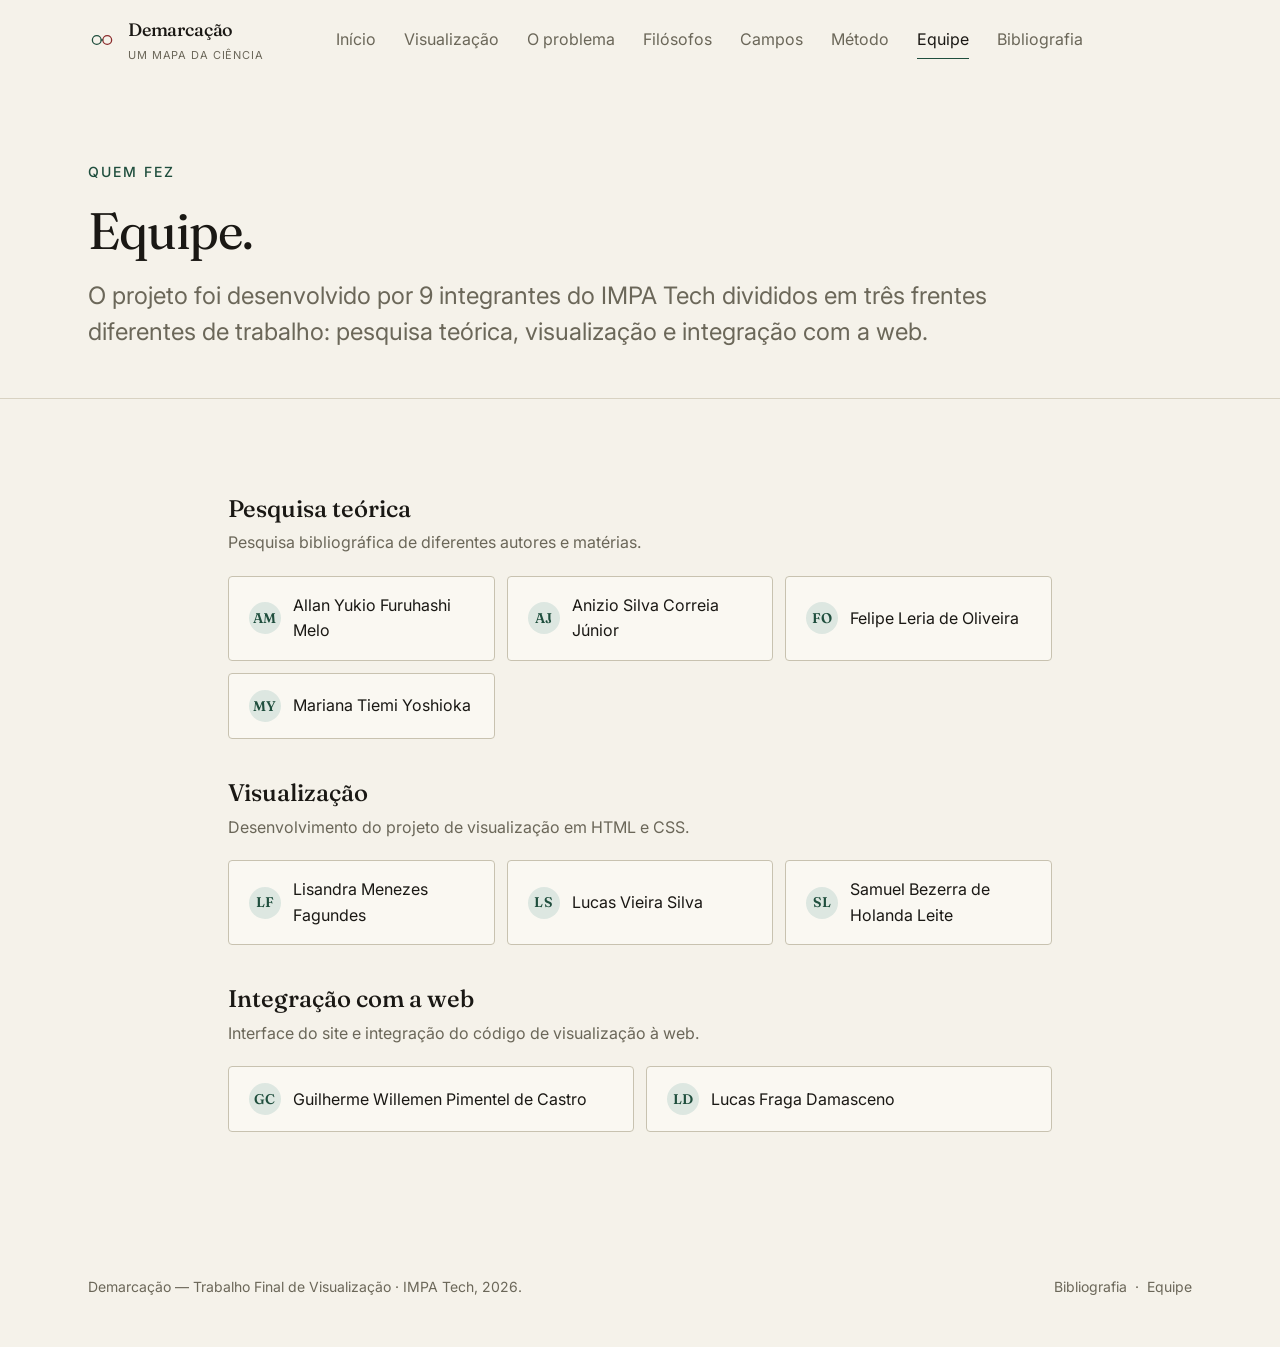
==== equipe.html @ 019c1808 "Melhorias no grafo e upload do site, com modificações na página "equipe"" ====
<!DOCTYPE html>
<html lang="pt-BR">
<head>
  <meta charset="UTF-8" />
  <meta name="viewport" content="width=device-width, initial-scale=1" />
  <meta name="theme-color" content="#1F4E3D" />
  <title>Equipe — Demarcação · IMPA Tech</title>
  <meta name="description" content="Os nove integrantes do projeto e a divisão de tarefas." />
  
  <link rel="preconnect" href="https://fonts.googleapis.com" />
  <link rel="preconnect" href="https://fonts.gstatic.com" crossorigin />
  <link href="https://fonts.googleapis.com/css2?family=Fraunces:ital,opsz,wght@0,9..144,300..600;1,9..144,300..500&family=Inter:wght@400;500;600&family=JetBrains+Mono:wght@400;500&display=swap" rel="stylesheet" />
  
  <link rel="stylesheet" href="css/base.css" />
  <link rel="stylesheet" href="css/style.css" />
  
  <link rel="icon" type="image/svg+xml" href="assets/favicon.svg" />
</head>
<body>

<header class="site-header">
  <div class="container site-header__inner">
    <a href="index.html" class="brand" aria-label="Demarcação — voltar à home">
      <svg class="brand__mark" viewBox="0 0 32 32" fill="none" aria-hidden="true">
        <circle cx="10" cy="16" r="5" stroke="currentColor" stroke-width="1.5" fill="none"/>
        <circle cx="22" cy="16" r="5" stroke="#8B2C2C" stroke-width="1.5" fill="none"/>
        <line x1="15" y1="16" x2="17" y2="16" stroke="currentColor" stroke-width="1.5"/>
      </svg>
      <span>
        <span class="brand__name">Demarcação</span>
        <span class="brand__sub">Um mapa da ciência</span>
      </span>
    </a>
    
    <nav class="nav" data-nav aria-label="Navegação principal">
      <a href="index.html">Início</a>
      <a href="grafo.html">Visualização</a>
      <a href="problema.html">O problema</a>
      <a href="filosofos.html">Filósofos</a>
      <a href="campos.html">Campos</a>
      <a href="metodologia.html">Método</a>
      <a href="equipe.html" aria-current="page">Equipe</a>
      <a href="bibliografia.html">Bibliografia</a>
    </nav>
    
    <button class="theme-toggle" data-theme-toggle aria-label="Alternar tema"></button>
    <button class="nav-toggle" data-nav-toggle aria-label="Abrir menu" aria-expanded="false">
      <svg width="20" height="20" viewBox="0 0 24 24" fill="none" stroke="currentColor" stroke-width="1.6"><line x1="3" y1="7" x2="21" y2="7"/><line x1="3" y1="17" x2="21" y2="17"/></svg>
    </button>
  </div>
</header>

<main>
  <section class="page-header">
    <div class="container">
      <p class="page-header__kicker">Quem fez</p> 
      <h1 class="page-header__title">Equipe.</h1>
      <p class="page-header__lede">
        O projeto foi desenvolvido por 9 integrantes do IMPA Tech divididos em três frentes diferentes de trabalho: pesquisa teórica, visualização e integração com a web.
      </p>
    </div>
  </section>

  <section>
    <div class="container container--default">
      <div class="team-section">
        <h3>Pesquisa teórica</h3>
        <p class="team-section__role">Pesquisa bibliográfica de diferentes autores e matérias.</p>
        <div class="team-grid">
          <div class="team-member"><span class="team-member__initials">AM</span><span>Allan Yukio Furuhashi Melo</span></div>
          <div class="team-member"><span class="team-member__initials">AJ</span><span>Anizio Silva Correia Júnior</span></div>
          <div class="team-member"><span class="team-member__initials">FO</span><span>Felipe Leria de Oliveira</span></div>
          <div class="team-member"><span class="team-member__initials">MY</span><span>Mariana Tiemi Yoshioka</span></div>
        </div>
      </div>

      <div class="team-section">
        <h3>Visualização</h3>
        <p class="team-section__role">Desenvolvimento do projeto de visualização em HTML e CSS.</p>
        <div class="team-grid">
          <div class="team-member"><span class="team-member__initials">LF</span><span>Lisandra Menezes Fagundes</span></div>
          <div class="team-member"><span class="team-member__initials">LS</span><span>Lucas Vieira Silva</span></div>
          <div class="team-member"><span class="team-member__initials">SL</span><span>Samuel Bezerra de Holanda Leite</span></div>
        </div>
      </div>

      <div class="team-section">
        <h3>Integração com a web</h3>
        <p class="team-section__role">Interface do site e integração do código de visualização à web.</p>
        <div class="team-grid">
          <div class="team-member"><span class="team-member__initials">GC</span><span>Guilherme Willemen Pimentel de Castro</span></div>
          <div class="team-member"><span class="team-member__initials">LD</span><span>Lucas Fraga Damasceno</span></div>
        </div>
      </div>
    </div>
  </section>
</main>

<footer class="site-footer">
  <div class="container site-footer__inner">
    <div>Demarcação — Trabalho Final de Visualização · IMPA Tech, 2026.</div>
    <div>
      <a href="bibliografia.html">Bibliografia</a> &nbsp;·&nbsp;
      <a href="equipe.html">Equipe</a>
    </div>
  </div>
</footer>

<script src="js/app.js" defer></script>
</body>
</html>
---- css/base.css ----
/* base.css */
*, *::before, *::after { box-sizing: border-box; margin: 0; padding: 0; }

html {
  -moz-text-size-adjust: none;
  -webkit-text-size-adjust: none;
  text-size-adjust: none;
  -webkit-font-smoothing: antialiased;
  -moz-osx-font-smoothing: grayscale;
  text-rendering: optimizeLegibility;
  scroll-behavior: smooth;
  hanging-punctuation: first last;
  scroll-padding-top: var(--space-16);
}

body {
  min-height: 100dvh;
  line-height: 1.6;
  font-family: var(--font-body, sans-serif);
  font-size: var(--text-base);
  color: var(--color-text);
  background-color: var(--color-bg);
}

img, picture, video, canvas, svg { display: block; max-width: 100%; height: auto; }
ul[role='list'], ol[role='list'] { list-style: none; }
input, button, textarea, select { font: inherit; color: inherit; }

h1, h2, h3, h4, h5, h6 { text-wrap: balance; line-height: 1.15; }
p, li, figcaption { text-wrap: pretty; max-width: 72ch; }

::selection { background: oklch(from var(--color-primary) l c h / 0.25); color: var(--color-text); }

:focus-visible { outline: 2px solid var(--color-primary); outline-offset: 3px; border-radius: var(--radius-sm); }

@media (prefers-reduced-motion: reduce) {
  *, *::before, *::after {
    animation-duration: 0.01ms !important;
    animation-iteration-count: 1 !important;
    transition-duration: 0.01ms !important;
    scroll-behavior: auto !important;
  }
}

button { cursor: pointer; background: none; border: none; }
table { border-collapse: collapse; width: 100%; }

a, button, [role='button'], [role='link'], input, textarea, select {
  transition:
    color var(--transition-interactive),
    background var(--transition-interactive),
    border-color var(--transition-interactive),
    box-shadow var(--transition-interactive);
}

.sr-only {
  position: absolute; width: 1px; height: 1px; padding: 0; margin: -1px;
  overflow: hidden; clip: rect(0, 0, 0, 0); white-space: nowrap; border-width: 0;
}
---- css/style.css ----
/* ============================================================
   DEMARCAÇÃO — Trabalho Final de Visualização, IMPA Tech 2026
   Estilo: acadêmico-editorial, inspirado em The Pudding e Kim Albrecht
   ============================================================ */

:root, [data-theme='light'] {
  /* Fluid type scale */
  --text-xs: clamp(0.75rem, 0.7rem + 0.25vw, 0.875rem);
  --text-sm: clamp(0.875rem, 0.8rem + 0.35vw, 1rem);
  --text-base: clamp(1rem, 0.95rem + 0.25vw, 1.125rem);
  --text-lg: clamp(1.125rem, 1rem + 0.75vw, 1.5rem);
  --text-xl: clamp(1.5rem, 1.2rem + 1.25vw, 2.25rem);
  --text-2xl: clamp(2rem, 1.2rem + 2.5vw, 3.5rem);
  --text-3xl: clamp(2.5rem, 1rem + 4vw, 5rem);
  --text-hero: clamp(3rem, 0.5rem + 7vw, 7rem);

  /* Spacing */
  --space-1: 0.25rem; --space-2: 0.5rem; --space-3: 0.75rem;
  --space-4: 1rem; --space-5: 1.25rem; --space-6: 1.5rem;
  --space-8: 2rem; --space-10: 2.5rem; --space-12: 3rem;
  --space-16: 4rem; --space-20: 5rem; --space-24: 6rem; --space-32: 8rem;

  /* Surfaces — papel claro, ligeiramente quente (paper-like) */
  --color-bg: #F5F2EA;
  --color-surface: #FAF8F2;
  --color-surface-2: #FDFCF8;
  --color-surface-offset: #EDE9DE;
  --color-divider: #D8D2C2;
  --color-border: #C8C2B0;

  /* Texto — preto suave, tom acadêmico */
  --color-text: #1A1814;
  --color-text-muted: #6B6759;
  --color-text-faint: #A8A496;
  --color-text-inverse: #FAF8F2;

  /* Acentos: a paleta do próprio grafo — verde = ciência, vermelho = pseudociência */
  --color-primary: #1F4E3D;          /* verde-acadêmico profundo (ciência) */
  --color-primary-hover: #16382B;
  --color-primary-soft: #DDE7E1;

  --color-accent: #8B2C2C;           /* vermelho-vinho (pseudociência) */
  --color-accent-hover: #6C1F1F;
  --color-accent-soft: #EDDDD9;

  --color-neutral: #6B6759;          /* não-ciência / neutro */

  /* Radius */
  --radius-sm: 0.25rem;
  --radius-md: 0.5rem;
  --radius-lg: 0.75rem;
  --radius-xl: 1rem;
  --radius-full: 9999px;

  --transition-interactive: 180ms cubic-bezier(0.16, 1, 0.3, 1);

  --shadow-sm: 0 1px 2px oklch(0.2 0.01 80 / 0.06);
  --shadow-md: 0 4px 12px oklch(0.2 0.01 80 / 0.08);
  --shadow-lg: 0 12px 32px oklch(0.2 0.01 80 / 0.12);

  --content-narrow: 640px;
  --content-default: 920px;
  --content-wide: 1200px;

  --font-display: 'Fraunces', 'Iowan Old Style', Georgia, serif;
  --font-body: 'Inter', 'Helvetica Neue', system-ui, sans-serif;
  --font-mono: 'JetBrains Mono', ui-monospace, monospace;
}

[data-theme='dark'] {
  --color-bg: #14130F;
  --color-surface: #1C1B17;
  --color-surface-2: #22211C;
  --color-surface-offset: #1A1915;
  --color-divider: #2E2C26;
  --color-border: #3B3932;

  --color-text: #E8E4D8;
  --color-text-muted: #8E8B7E;
  --color-text-faint: #5A574E;
  --color-text-inverse: #14130F;

  --color-primary: #6FB597;
  --color-primary-hover: #8DC6AB;
  --color-primary-soft: #2B3A33;

  --color-accent: #D88A8A;
  --color-accent-hover: #E6A0A0;
  --color-accent-soft: #3D2929;

  --color-neutral: #8E8B7E;

  --shadow-sm: 0 1px 2px oklch(0 0 0 / 0.2);
  --shadow-md: 0 4px 12px oklch(0 0 0 / 0.3);
  --shadow-lg: 0 12px 32px oklch(0 0 0 / 0.4);
}

@media (prefers-color-scheme: dark) {
  :root:not([data-theme]) {
    --color-bg: #14130F;
    --color-surface: #1C1B17;
    --color-surface-2: #22211C;
    --color-surface-offset: #1A1915;
    --color-divider: #2E2C26;
    --color-border: #3B3932;
    --color-text: #E8E4D8;
    --color-text-muted: #8E8B7E;
    --color-text-faint: #5A574E;
    --color-text-inverse: #14130F;
    --color-primary: #6FB597;
    --color-primary-hover: #8DC6AB;
    --color-primary-soft: #2B3A33;
    --color-accent: #D88A8A;
    --color-accent-hover: #E6A0A0;
    --color-accent-soft: #3D2929;
    --color-neutral: #8E8B7E;
  }
}

/* ============================================================
   LAYOUT BASICS
   ============================================================ */

body {
  background: var(--color-bg);
  color: var(--color-text);
}

.container {
  width: 100%;
  max-width: var(--content-wide);
  margin-inline: auto;
  padding-inline: clamp(var(--space-5), 4vw, var(--space-12));
}

.container--narrow { max-width: var(--content-narrow); }
.container--default { max-width: var(--content-default); }

main { display: block; }

section {
  padding-block: clamp(var(--space-12), 8vw, var(--space-24));
}

/* ============================================================
   HEADER
   ============================================================ */

.site-header {
  position: sticky;
  top: 0;
  z-index: 50;
  background: oklch(from var(--color-bg) l c h / 0.88);
  backdrop-filter: blur(12px);
  -webkit-backdrop-filter: blur(12px);
  border-bottom: 1px solid transparent;
  transition: border-color var(--transition-interactive);
}
.site-header.is-scrolled { border-bottom-color: var(--color-divider); }

.site-header__inner {
  display: flex;
  align-items: center;
  justify-content: space-between;
  gap: var(--space-6);
  padding-block: var(--space-4);
}

.brand {
  display: flex;
  align-items: center;
  gap: var(--space-3);
  text-decoration: none;
  color: var(--color-text);
}
.brand__mark { width: 28px; height: 28px; color: var(--color-primary); flex-shrink: 0; }
.brand__name {
  font-family: var(--font-display);
  font-size: var(--text-base);
  font-weight: 500;
  letter-spacing: -0.01em;
  line-height: 1.1;
}
.brand__sub {
  display: block;
  font-family: var(--font-body);
  font-size: 11px;
  font-weight: 400;
  letter-spacing: 0.08em;
  text-transform: uppercase;
  color: var(--color-text-muted);
  margin-top: 2px;
}

.nav {
  display: flex;
  align-items: center;
  gap: var(--space-1);
}
.nav a {
  font-size: var(--text-sm);
  color: var(--color-text-muted);
  text-decoration: none;
  padding: var(--space-2) var(--space-3);
  border-radius: var(--radius-sm);
  position: relative;
}
.nav a:hover { color: var(--color-text); }
.nav a[aria-current='page'] { color: var(--color-text); }
.nav a[aria-current='page']::after {
  content: '';
  position: absolute;
  left: var(--space-3);
  right: var(--space-3);
  bottom: 2px;
  height: 1px;
  background: var(--color-primary);
}

.theme-toggle {
  width: 36px; height: 36px;
  display: inline-flex; align-items: center; justify-content: center;
  border-radius: var(--radius-full);
  color: var(--color-text-muted);
}
.theme-toggle:hover { color: var(--color-text); background: var(--color-surface-offset); }

.nav-toggle {
  display: none;
  width: 36px; height: 36px;
  align-items: center; justify-content: center;
  border-radius: var(--radius-sm);
  color: var(--color-text);
}

@media (max-width: 820px) {
  .nav {
    position: absolute;
    top: 100%;
    right: var(--space-5);
    left: var(--space-5);
    flex-direction: column;
    align-items: stretch;
    gap: 0;
    padding: var(--space-3);
    background: var(--color-surface);
    border: 1px solid var(--color-border);
    border-radius: var(--radius-md);
    box-shadow: var(--shadow-md);
    display: none;
  }
  .nav.is-open { display: flex; }
  .nav a { padding: var(--space-3); }
  .nav a[aria-current='page']::after { display: none; }
  .nav-toggle { display: inline-flex; }
}

/* ============================================================
   HERO (HOME)
   ============================================================ */

.hero {
  padding-block: clamp(var(--space-16), 12vw, var(--space-32));
  position: relative;
  overflow: hidden;
}

.hero__eyebrow {
  font-family: var(--font-body);
  font-size: var(--text-xs);
  font-weight: 500;
  letter-spacing: 0.14em;
  text-transform: uppercase;
  color: var(--color-text-muted);
  margin-bottom: var(--space-6);
  display: inline-flex;
  align-items: center;
  gap: var(--space-3);
}
.hero__eyebrow::before {
  content: '';
  width: 28px;
  height: 1px;
  background: var(--color-primary);
}

.hero__title {
  font-family: var(--font-display);
  font-size: var(--text-hero);
  font-weight: 400;
  letter-spacing: -0.015em;
  line-height: 1.02;
  max-width: 14ch;
  margin-bottom: var(--space-8);
  font-feature-settings: 'liga' 0, 'dlig' 0;
  font-variant-ligatures: none;
}
.hero__title em {
  font-style: italic;
  color: var(--color-primary);
}

.hero__lede {
  font-size: var(--text-lg);
  line-height: 1.5;
  color: var(--color-text-muted);
  max-width: 56ch;
  margin-bottom: var(--space-10);
}

.hero__actions {
  display: flex;
  flex-wrap: wrap;
  gap: var(--space-3);
}

.btn {
  display: inline-flex;
  align-items: center;
  gap: var(--space-2);
  padding: var(--space-3) var(--space-5);
  font-size: var(--text-sm);
  font-weight: 500;
  text-decoration: none;
  border-radius: var(--radius-sm);
  border: 1px solid transparent;
  white-space: nowrap;
}
.btn--primary {
  background: var(--color-primary);
  color: var(--color-text-inverse);
}
.btn--primary:hover { background: var(--color-primary-hover); }

.btn--ghost {
  background: transparent;
  color: var(--color-text);
  border-color: var(--color-border);
}
.btn--ghost:hover { background: var(--color-surface-offset); border-color: var(--color-text-muted); }

.btn .icon { width: 16px; height: 16px; }

/* ============================================================
   META BAR (info do trabalho)
   ============================================================ */

.meta-bar {
  border-block: 1px solid var(--color-divider);
  padding-block: var(--space-6);
  margin-top: var(--space-12);
}
.meta-bar__grid {
  display: grid;
  grid-template-columns: repeat(auto-fit, minmax(180px, 1fr));
  gap: var(--space-6);
}
.meta-bar__item dt {
  font-size: 11px;
  font-weight: 500;
  letter-spacing: 0.1em;
  text-transform: uppercase;
  color: var(--color-text-muted);
  margin-bottom: var(--space-1);
}
.meta-bar__item dd {
  font-family: var(--font-display);
  font-size: var(--text-base);
  color: var(--color-text);
}

/* ============================================================
   SECTION HEADER (compartilhado)
   ============================================================ */

.section-head {
  margin-bottom: var(--space-12);
  max-width: 60ch;
}
.section-head__kicker {
  font-size: var(--text-xs);
  font-weight: 500;
  letter-spacing: 0.14em;
  text-transform: uppercase;
  color: var(--color-primary);
  margin-bottom: var(--space-4);
  display: inline-flex;
  align-items: center;
  gap: var(--space-3);
}
.section-head__kicker::before {
  content: '';
  width: 20px;
  height: 1px;
  background: currentColor;
}
.section-head__title {
  font-family: var(--font-display);
  font-size: var(--text-2xl);
  font-weight: 400;
  letter-spacing: -0.02em;
  line-height: 1.05;
  margin-bottom: var(--space-5);
}
.section-head__lede {
  font-size: var(--text-base);
  color: var(--color-text-muted);
  line-height: 1.6;
}

/* ============================================================
   HOME — VISUALIZAÇÃO PREVIEW CARD
   ============================================================ */

.viz-preview {
  display: grid;
  grid-template-columns: 1fr 1.4fr;
  gap: var(--space-10);
  align-items: center;
  background: var(--color-surface);
  border: 1px solid var(--color-border);
  border-radius: var(--radius-lg);
  padding: clamp(var(--space-6), 4vw, var(--space-12));
}
@media (max-width: 820px) {
  .viz-preview { grid-template-columns: 1fr; }
}
.viz-preview__text h3 {
  font-family: var(--font-display);
  font-size: var(--text-xl);
  font-weight: 400;
  letter-spacing: -0.015em;
  margin-bottom: var(--space-4);
}
.viz-preview__text p {
  color: var(--color-text-muted);
  margin-bottom: var(--space-6);
}
.viz-preview__visual {
  aspect-ratio: 4 / 3;
  background: var(--color-surface-2);
  border: 1px solid var(--color-divider);
  border-radius: var(--radius-md);
  position: relative;
  overflow: hidden;
}

/* ============================================================
   FEATURES GRID (home)
   ============================================================ */

.feature-grid {
  display: grid;
  grid-template-columns: repeat(auto-fit, minmax(260px, 1fr));
  gap: var(--space-8);
}
.feature {
  padding-top: var(--space-6);
  border-top: 1px solid var(--color-divider);
}
.feature__num {
  font-family: var(--font-mono);
  font-size: var(--text-xs);
  color: var(--color-primary);
  letter-spacing: 0.05em;
  margin-bottom: var(--space-4);
}
.feature__title {
  font-family: var(--font-display);
  font-size: var(--text-lg);
  font-weight: 500;
  letter-spacing: -0.01em;
  margin-bottom: var(--space-3);
}
.feature__body {
  color: var(--color-text-muted);
  font-size: var(--text-sm);
  line-height: 1.6;
}

/* ============================================================
   PROSE (páginas de conteúdo longo)
   ============================================================ */

.prose {
  max-width: 65ch;
  font-size: var(--text-base);
  line-height: 1.7;
  color: var(--color-text);
}
.prose > * + * { margin-top: var(--space-5); }
.prose h2 {
  font-family: var(--font-display);
  font-size: var(--text-xl);
  font-weight: 400;
  letter-spacing: -0.015em;
  margin-top: var(--space-12) !important;
  margin-bottom: var(--space-4);
  padding-top: var(--space-6);
  border-top: 1px solid var(--color-divider);
}
.prose h3 {
  font-family: var(--font-display);
  font-size: var(--text-lg);
  font-weight: 500;
  margin-top: var(--space-8) !important;
  margin-bottom: var(--space-3);
}
.prose p { color: var(--color-text); }
.prose a {
  color: var(--color-primary);
  text-decoration: underline;
  text-decoration-color: oklch(from var(--color-primary) l c h / 0.35);
  text-underline-offset: 3px;
}
.prose a:hover { text-decoration-color: var(--color-primary); }
.prose blockquote {
  border-left: 2px solid var(--color-primary);
  padding-left: var(--space-5);
  font-family: var(--font-display);
  font-style: italic;
  font-size: var(--text-lg);
  color: var(--color-text);
  margin-block: var(--space-8) !important;
}
.prose ul, .prose ol { padding-left: var(--space-6); }
.prose li + li { margin-top: var(--space-2); }

/* ============================================================
   PAGE HEADER (páginas internas)
   ============================================================ */

.page-header {
  padding-block: clamp(var(--space-12), 8vw, var(--space-20)) var(--space-12);
  border-bottom: 1px solid var(--color-divider);
}
.page-header__kicker {
  font-size: var(--text-xs);
  font-weight: 500;
  letter-spacing: 0.14em;
  text-transform: uppercase;
  color: var(--color-primary);
  margin-bottom: var(--space-5);
}
.page-header__title {
  font-family: var(--font-display);
  font-size: var(--text-2xl);
  font-weight: 400;
  letter-spacing: -0.02em;
  line-height: 1.05;
  margin-bottom: var(--space-5);
  max-width: 18ch;
}
.page-header__lede {
  font-size: var(--text-lg);
  color: var(--color-text-muted);
  max-width: 60ch;
  line-height: 1.5;
}

/* ============================================================
   VISUALIZAÇÃO (página dedicada)
   ============================================================ */

.viz-stage {
  background: var(--color-surface-2);
  border-top: 1px solid var(--color-divider);
  border-bottom: 1px solid var(--color-divider);
  min-height: 70vh;
  position: relative;
}
.viz-frame {
  width: 100%;
  height: min(80vh, 820px);
  border: 0;
  display: block;
  background: var(--color-surface-2);
}

.viz-placeholder {
  display: flex;
  flex-direction: column;
  align-items: center;
  justify-content: center;
  text-align: center;
  padding: var(--space-16) var(--space-6);
  min-height: 70vh;
  gap: var(--space-6);
}
.viz-placeholder__icon {
  width: 64px; height: 64px;
  color: var(--color-primary);
  opacity: 0.7;
}
.viz-placeholder__title {
  font-family: var(--font-display);
  font-size: var(--text-xl);
  font-weight: 400;
}
.viz-placeholder__body {
  color: var(--color-text-muted);
  max-width: 50ch;
}

.viz-legend {
  display: flex;
  flex-wrap: wrap;
  gap: var(--space-6);
  padding-block: var(--space-6);
  font-size: var(--text-sm);
}
.viz-legend__item { display: inline-flex; align-items: center; gap: var(--space-2); }
.viz-legend__swatch { width: 14px; height: 14px; border-radius: var(--radius-full); flex-shrink: 0; }
.swatch--science { background: var(--color-primary); }
.swatch--pseudo { background: var(--color-accent); }
.swatch--neutral { background: var(--color-neutral); }
.swatch--edge-author {
  width: 22px; height: 2px;
  background: var(--color-text-muted);
  border-radius: 0;
}

/* ============================================================
   FILÓSOFOS — grid de cards
   ============================================================ */

.philosopher-grid {
  display: grid;
  grid-template-columns: repeat(auto-fit, minmax(280px, 1fr));
  gap: var(--space-6);
}
.philosopher {
  padding: var(--space-6);
  background: var(--color-surface);
  border: 1px solid var(--color-border);
  border-radius: var(--radius-md);
  display: flex;
  flex-direction: column;
  gap: var(--space-3);
}
.philosopher__years {
  font-family: var(--font-mono);
  font-size: var(--text-xs);
  color: var(--color-text-muted);
  letter-spacing: 0.05em;
}
.philosopher__name {
  font-family: var(--font-display);
  font-size: var(--text-lg);
  font-weight: 500;
  letter-spacing: -0.01em;
  line-height: 1.15;
}
.philosopher__concept {
  font-size: var(--text-xs);
  font-weight: 500;
  letter-spacing: 0.1em;
  text-transform: uppercase;
  color: var(--color-primary);
}
.philosopher__body {
  font-size: var(--text-sm);
  color: var(--color-text-muted);
  line-height: 1.6;
}

/* ============================================================
   CAMPOS — pill tags
   ============================================================ */

.fields-group {
  margin-top: var(--space-8);
}
.fields-group h3 {
  font-family: var(--font-display);
  font-size: var(--text-lg);
  font-weight: 500;
  margin-bottom: var(--space-5);
  display: flex;
  align-items: center;
  gap: var(--space-3);
}
.fields-group h3 .badge {
  width: 10px; height: 10px;
  border-radius: var(--radius-full);
  display: inline-block;
}
.fields {
  display: flex;
  flex-wrap: wrap;
  gap: var(--space-2);
}
.field {
  display: inline-flex;
  align-items: center;
  padding: var(--space-2) var(--space-4);
  font-size: var(--text-sm);
  border: 1px solid var(--color-border);
  border-radius: var(--radius-full);
  background: var(--color-surface);
  color: var(--color-text);
}
.field--science { border-color: var(--color-primary); color: var(--color-primary); background: var(--color-primary-soft); }
.field--pseudo { border-color: var(--color-accent); color: var(--color-accent); background: var(--color-accent-soft); }
.field--neutral { border-color: var(--color-border); color: var(--color-text-muted); }
.field--contested {
  border-color: var(--color-text-muted);
  color: var(--color-text);
  background: var(--color-surface-offset);
  background-image: repeating-linear-gradient(
    -45deg,
    transparent 0 6px,
    oklch(from var(--color-text-muted) l c h / 0.08) 6px 7px
  );
}

[data-theme='dark'] .field--science { color: var(--color-primary); background: oklch(from var(--color-primary) l c h / 0.12); }
[data-theme='dark'] .field--pseudo { color: var(--color-accent); background: oklch(from var(--color-accent) l c h / 0.12); }

/* ============================================================
   METODOLOGIA — steps
   ============================================================ */

.steps {
  display: grid;
  gap: var(--space-8);
  counter-reset: step;
}
.step {
  display: grid;
  grid-template-columns: auto 1fr;
  gap: var(--space-6);
  padding-bottom: var(--space-8);
  border-bottom: 1px solid var(--color-divider);
}
.step:last-child { border-bottom: 0; }
.step__num {
  counter-increment: step;
  font-family: var(--font-mono);
  font-size: var(--text-xs);
  color: var(--color-primary);
  letter-spacing: 0.1em;
}
.step__num::before { content: '0' counter(step); }
.step__title {
  font-family: var(--font-display);
  font-size: var(--text-lg);
  font-weight: 500;
  margin-bottom: var(--space-3);
}
.step__body { color: var(--color-text-muted); }

/* ============================================================
   EQUIPE
   ============================================================ */

.team-section + .team-section { margin-top: var(--space-10); }
.team-section h3 {
  font-family: var(--font-display);
  font-size: var(--text-lg);
  font-weight: 500;
  margin-bottom: var(--space-2);
}
.team-section p.team-section__role {
  color: var(--color-text-muted);
  font-size: var(--text-sm);
  margin-bottom: var(--space-5);
}
.team-grid {
  display: grid;
  grid-template-columns: repeat(auto-fit, minmax(220px, 1fr));
  gap: var(--space-3);
}
.team-member {
  padding: var(--space-4) var(--space-5);
  border: 1px solid var(--color-border);
  border-radius: var(--radius-sm);
  background: var(--color-surface);
  font-size: var(--text-sm);
  display: flex;
  align-items: center;
  gap: var(--space-3);
}
.team-member__initials {
  width: 32px; height: 32px;
  display: inline-flex; align-items: center; justify-content: center;
  background: var(--color-primary-soft);
  color: var(--color-primary);
  border-radius: var(--radius-full);
  font-family: var(--font-display);
  font-size: var(--text-xs);
  font-weight: 600;
  letter-spacing: 0.02em;
  flex-shrink: 0;
}

/* ============================================================
   BIBLIOGRAFIA
   ============================================================ */

.biblio {
  display: grid;
  gap: var(--space-4);
}
.biblio__item {
  padding: var(--space-4) 0;
  border-top: 1px solid var(--color-divider);
  font-size: var(--text-sm);
  line-height: 1.6;
  color: var(--color-text);
  display: grid;
  grid-template-columns: 60px 1fr;
  gap: var(--space-4);
}
.biblio__num {
  font-family: var(--font-mono);
  font-size: var(--text-xs);
  color: var(--color-text-muted);
  letter-spacing: 0.05em;
}
.biblio__ref strong { font-weight: 600; }
.biblio__ref em { font-style: italic; color: var(--color-text-muted); }

/* ============================================================
   CTA bottom
   ============================================================ */

.cta-band {
  border-top: 1px solid var(--color-divider);
  border-bottom: 1px solid var(--color-divider);
  padding-block: var(--space-16);
  background: var(--color-surface);
}
.cta-band__inner {
  display: grid;
  grid-template-columns: 1fr auto;
  gap: var(--space-8);
  align-items: center;
}
@media (max-width: 720px) {
  .cta-band__inner { grid-template-columns: 1fr; }
}
.cta-band__title {
  font-family: var(--font-display);
  font-size: var(--text-xl);
  font-weight: 400;
  letter-spacing: -0.015em;
  max-width: 28ch;
}

/* ============================================================
   FOOTER
   ============================================================ */

.site-footer {
  padding-block: var(--space-12);
  font-size: var(--text-xs);
  color: var(--color-text-muted);
}
.site-footer__inner {
  display: flex;
  flex-wrap: wrap;
  gap: var(--space-6);
  justify-content: space-between;
  align-items: center;
}
.site-footer a {
  color: var(--color-text-muted);
  text-decoration: none;
}
.site-footer a:hover { color: var(--color-text); }

/* ============================================================
   ICONS / DECORATION
   ============================================================ */

.icon { width: 16px; height: 16px; flex-shrink: 0; }

/* SVG grafo preview - decorativo */
.graph-preview svg { width: 100%; height: 100%; display: block; }
.graph-preview .node { transition: opacity 320ms ease; }
.graph-preview .edge { opacity: 0.6; }
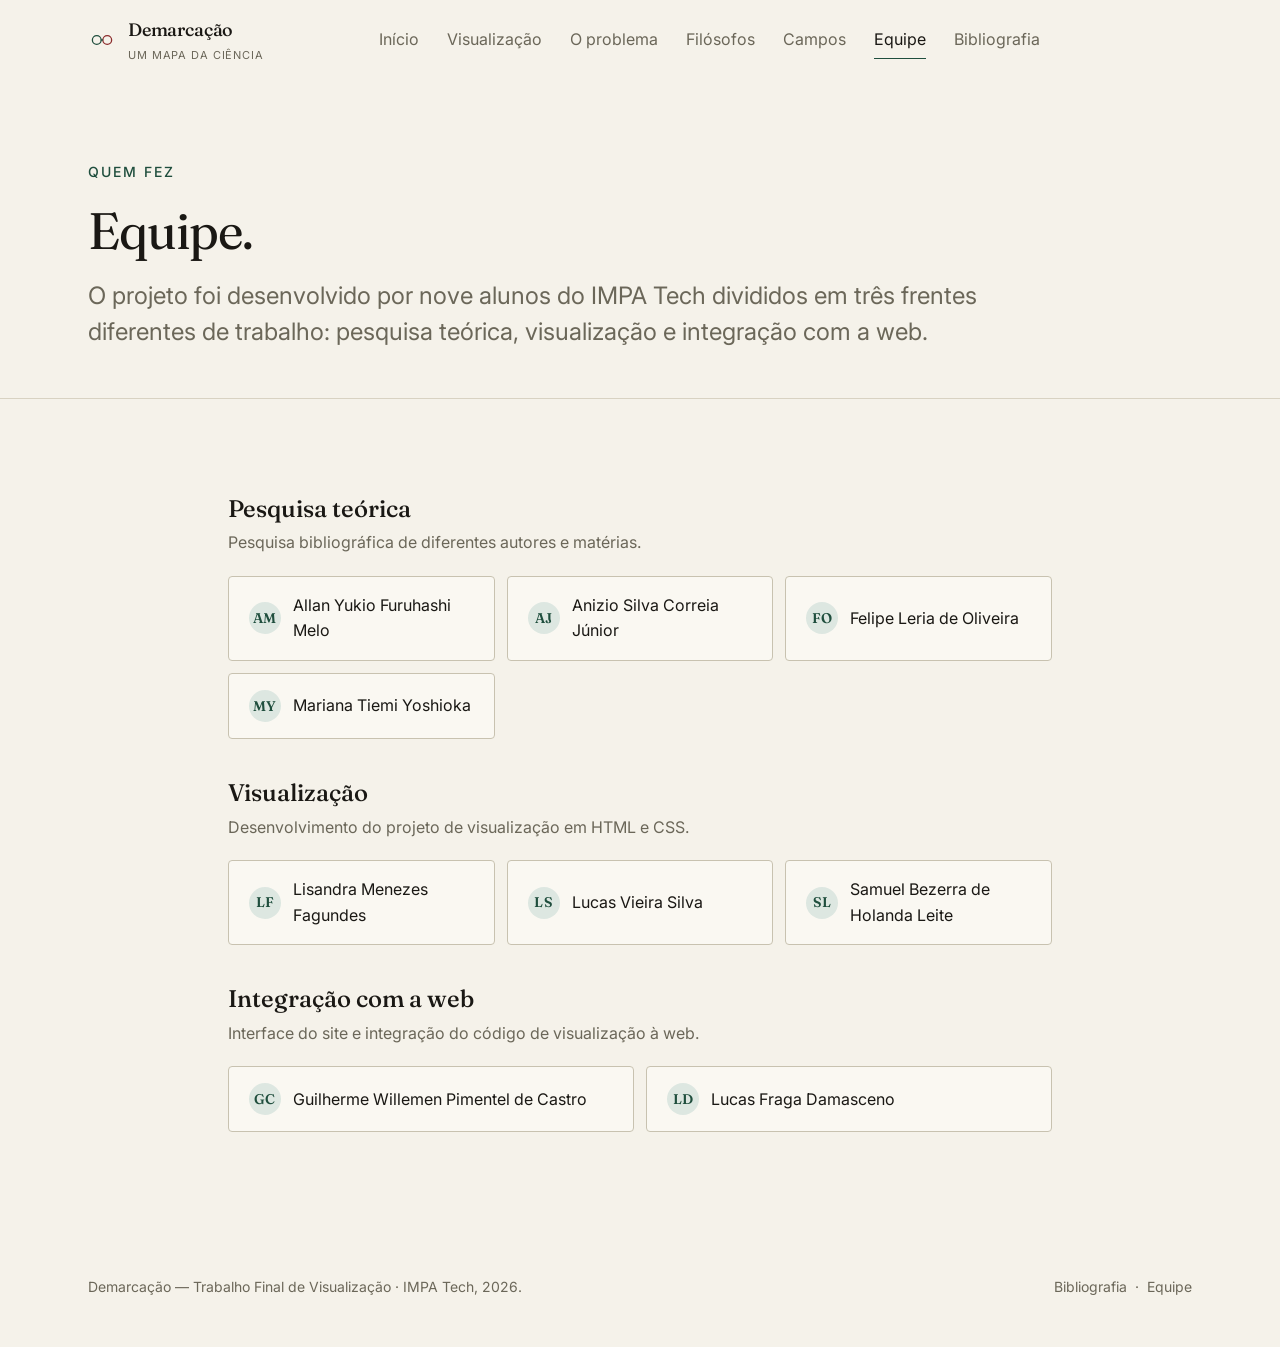
==== commit b69ab235: "Modifica algumas paginas do site e adiciona outras" ====
--- a/equipe.html
+++ b/equipe.html
@@ -34,11 +34,11 @@
     
     <nav class="nav" data-nav aria-label="Navegação principal">
       <a href="index.html">Início</a>
-      <a href="grafo.html">Visualização</a>
+      <a href="visualizacao.html">Visualização</a>
       <a href="problema.html">O problema</a>
       <a href="filosofos.html">Filósofos</a>
       <a href="campos.html">Campos</a>
-      <a href="metodologia.html">Método</a>
+      <!--<a href="metodologia.html">Método</a-->
       <a href="equipe.html" aria-current="page">Equipe</a>
       <a href="bibliografia.html">Bibliografia</a>
     </nav>
@@ -56,7 +56,7 @@
       <p class="page-header__kicker">Quem fez</p> 
       <h1 class="page-header__title">Equipe.</h1>
       <p class="page-header__lede">
-        O projeto foi desenvolvido por 9 integrantes do IMPA Tech divididos em três frentes diferentes de trabalho: pesquisa teórica, visualização e integração com a web.
+        O projeto foi desenvolvido por nove alunos do IMPA Tech divididos em três frentes diferentes de trabalho: pesquisa teórica, visualização e integração com a web.
       </p>
     </div>
   </section>
